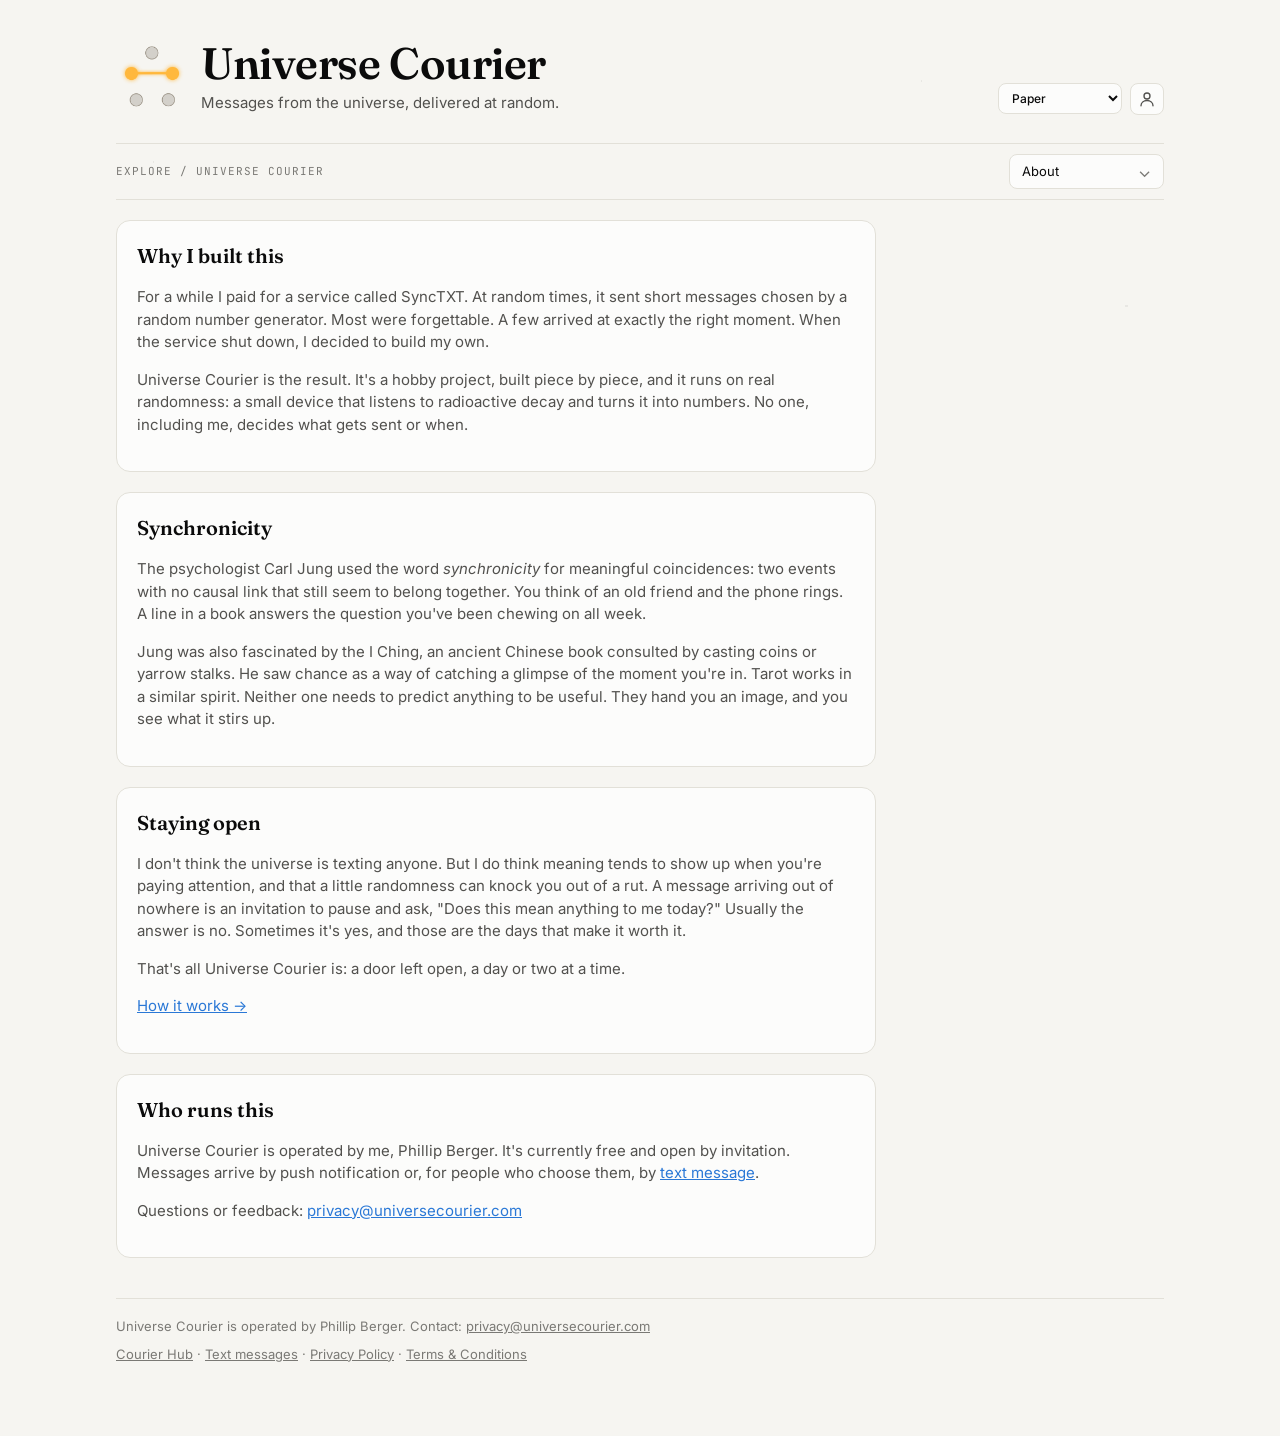
==== about/index.html @ e76a749c "Add files via upload" ====
<!doctype html>
<html lang="en">
<head>
<meta charset="utf-8">
<meta name="viewport" content="width=device-width, initial-scale=1">
<title>About — Universe Courier</title>
<link rel="icon"
      href="/favicon.ico?v=4"
      type="image/x-icon"
      sizes="any">
<meta name="description" content="Why Universe Courier exists, and the ideas behind it.">
<link rel="preconnect" href="https://fonts.googleapis.com">
<link rel="preconnect" href="https://fonts.gstatic.com" crossorigin>
<link href="https://fonts.googleapis.com/css2?family=Fraunces:opsz,wght@9..144,400;9..144,600&family=Inter:wght@400;500;600&family=JetBrains+Mono:wght@400;600&display=swap" rel="stylesheet">
<style>
  /* THEME PALETTES: edit these variables to experiment with new colors. */
  :root, :root[data-theme="paper"] {
    color-scheme: light;
    --bg: #f6f5f1; --surface-1: #fcfcfb; --border: #e2e0d8;
    --text-primary: #0b0b0b; --text-secondary: #52514e; --text-muted: #7a7975;
    --grid: #ebe9e2; --series-1: #2a78d6;
    --accent: #eb6834; --accent-soft: #fbe3d8;
    --gold: #b88a26; --gold-soft: #f8ebc5; --gold-glow: rgba(202,153,47,.35);
    --critical: #c62f2e; --ok: #1f8a4c; --star: rgba(11,11,11,.06);
  }
  /* Original Dark palette, preserved from your existing dashboard. */
  :root[data-theme="dark"] {
    color-scheme: dark;
    --bg: #0e0f14; --surface-1: #17181f; --border: #2a2b34;
    --text-primary: #f0efec; --text-secondary: #c3c2b7; --text-muted: #8f8e87;
    --grid: #24252d; --series-1: #3987e5;
    --accent: #e8743f; --accent-soft: #3a2318;
    --gold: #d8a52f; --gold-soft: #40341d; --gold-glow: rgba(232,184,77,.42);
    --critical: #e66767; --ok: #3fb871; --star: rgba(240,239,236,.10);
  }
  :root[data-theme="midnight"] {
    color-scheme: dark;
    --bg: #111622; --surface-1: #1b2231; --border: #343d50;
    --text-primary: #f2f4fa; --text-secondary: #c4ccda; --text-muted: #94a1b6;
    --grid: #2a3346; --series-1: #79a9f1;
    --accent: #f38c69; --accent-soft: #452c2b;
    --gold: #e6b75a; --gold-soft: #493b28; --gold-glow: rgba(230,183,90,.43);
    --critical: #f07777; --ok: #55c999; --star: rgba(210,225,255,.08);
  }
  :root[data-theme="spring"] {
    color-scheme: light;
    --bg: #b7e4a1; --surface-1: #c9dfc4; --border: #04351e;
    --text-primary: #22382b; --text-secondary: #526b59; --text-muted: #3b473c;
    --grid: #e4eee2; --series-1: #438d80;
    --accent: #be515e; --accent-soft: #dbb4c8;
    --gold: #b78b30; --gold-soft: #f6eccd; --gold-glow: rgba(190,151,59,.32);
    --critical: #b7474a; --ok: #145733; --star: rgba(50,90,55,.055);
  }
  :root[data-theme="summer"] {
    color-scheme: light;
    --bg: #b0d9fa; --surface-1: #e5eff7; --border: #af5842;
    --text-primary: #3b5f51; --text-secondary: #446357; --text-muted: #495e56;
    --grid: #efe5d4; --series-1: #1972aa;
    --accent: #ee413b; --accent-soft: #ffbebe;
    --gold: #ba8d25; --gold-soft: #faedc5; --gold-glow: rgba(202,153,47,.36);
    --critical: #c64c44; --ok: #358459; --star: rgba(105,75,30,.055);
  }
  :root[data-theme="autumn"] {
    color-scheme: light;
    --bg: #d47629bb; --surface-1: #d1b9a5bb; --border: #d45929;
    --text-primary: #392b26; --text-secondary: #561c64; --text-muted: #5c402f;
    --grid: #eee1d1; --series-1: #561c64;
    --accent: #5c150b; --accent-soft: #fd8037;
    --gold: #ad7f28; --gold-soft: #f3e4be; --gold-glow: rgba(184,135,44,.38);
    --critical: #5c150b; --ok: #85f778; --star: rgba(95,55,30,.055);
  }
  :root[data-theme="winter"] {
    color-scheme: dark;
    --bg: #111e2a; --surface-1: #1b2b39; --border: #354a5c;
    --text-primary: #e9f2f6; --text-secondary: #c2d2df; --text-muted: #9cb1c1;
    --grid: #293d4c; --series-1: #75b7dc;
    --accent: #e09aa3; --accent-soft: #49313f;
    --gold: #dfbd77; --gold-soft: #463c2d; --gold-glow: rgba(223,189,119,.42);
    --critical: #ed8484; --ok: #66c7ad; --star: rgba(215,235,255,.09);
  }
  :root[data-theme="japanese ecru"] {
    color-scheme: light;
    --bg: #C2B280; --surface-1: #f3dea0; --border: #6d524d;
    --text-primary: #104773; --text-secondary: #833121; --text-muted: #806c60;
    --grid: #833121; --series-1: #104773; /* graph color */
    --accent: #0e3c61; --accent-soft: #a2b1c0;
    --gold: #ad7f28; --gold-soft: #f3e4be; --gold-glow: rgba(184,135,44,.38);
    --critical: #b94b3d; --ok: #134e0e; --star: rgba(95,55,30,.055);
  }

  * { box-sizing: border-box; }
  html, body { margin: 0; }
  body {
    background:
      radial-gradient(1px 1px at 12% 18%, var(--star) 99%, transparent),
      radial-gradient(1px 1px at 72% 9%,  var(--star) 99%, transparent),
      radial-gradient(1.5px 1.5px at 88% 34%, var(--star) 99%, transparent),
      radial-gradient(1px 1px at 33% 41%, var(--star) 99%, transparent),
      radial-gradient(1px 1px at 56% 27%, var(--star) 99%, transparent),
      var(--bg);
    background-attachment: fixed;
    color: var(--text-primary);
    font: 15px/1.5 Inter, system-ui, sans-serif;
  }
  .wrap { max-width: 1080px; margin: 0 auto; padding: 0 16px 64px; }
  .mono { font-family: "JetBrains Mono", ui-monospace, monospace; font-variant-numeric: tabular-nums; }

  header { display: flex; align-items: flex-end; justify-content: space-between; gap: 16px; flex-wrap: wrap; padding: 40px 0 28px; }
  h1 { font-family: Fraunces, Georgia, serif; font-weight: 600; font-size: clamp(30px, 6vw, 44px); line-height: 1.05; margin: 0; letter-spacing: -0.01em; }
  .brand-lockup { display: flex; align-items: center; gap: 13px; min-width: 0; }
  a.brand-lockup { color: inherit; text-decoration: none; border-radius: 10px; }
  a.brand-lockup:focus-visible { outline: 2px solid var(--accent); outline-offset: 4px; }
  .brand-logo { display: block; width: clamp(52px, 9vw, 72px); height: clamp(52px, 9vw, 72px); flex: none; object-fit: contain; }
  .brand-copy { min-width: 0; }
  .tagline { margin: 6px 0 0; color: var(--text-secondary); }
  .status { display: flex; align-items: center; gap: 8px; color: var(--text-secondary); font-size: 13px; }
  .dot { width: 8px; height: 8px; border-radius: 50%; background: var(--ok); box-shadow: 0 0 0 0 var(--ok); animation: pulse 2.4s infinite; }
  .dot.stale { background: var(--critical); animation: none; }
  @keyframes pulse { 0% { box-shadow: 0 0 0 0 color-mix(in srgb, var(--ok) 60%, transparent); } 70% { box-shadow: 0 0 0 8px transparent; } 100% { box-shadow: 0 0 0 0 transparent; } }
  .live-badge { display: none; font-size: 11px; font-weight: 600; letter-spacing: .08em; color: var(--ok); border: 1px solid var(--ok); border-radius: 999px; padding: 1px 7px; }
  .live .live-badge { display: inline-block; }
  .chip.arrive { animation: arrive .9s ease-out; }
  @keyframes arrive { from { transform: translateY(-6px) scale(1.15); background: color-mix(in srgb, var(--series-1) 25%, transparent); } to { transform: none; } }
  .big.flash { animation: flash 1.2s ease-out; }
  @keyframes flash { from { color: var(--series-1); text-shadow: 0 0 24px color-mix(in srgb, var(--series-1) 50%, transparent); } to { color: inherit; text-shadow: none; } }
  @media (prefers-reduced-motion: reduce) { .chip.arrive, .big.flash, .dot { animation: none; } }
  .theme-select { appearance: auto; border: 1px solid var(--border); background: var(--surface-1); color: var(--text-primary); border-radius: 8px; padding: 6px 9px; font: 500 12px Inter, system-ui, sans-serif; cursor: pointer; max-width: 135px; }
  .theme-select:focus-visible { outline: 2px solid var(--series-1); outline-offset: 2px; }
  .theme-select option { background: var(--surface-1); color: var(--text-primary); }

  .card { background: var(--surface-1); border: 1px solid var(--border); border-radius: 14px; padding: 20px; }
  h2 { font-family: Fraunces, Georgia, serif; font-weight: 600; font-size: 20px; margin: 0 0 4px; }
  .sub { color: var(--text-muted); font-size: 13px; margin: 0 0 16px; }
  section { margin-top: 20px; }

  .hero { display: grid; grid-template-columns: minmax(200px, 1fr) 2fr; gap: 20px; }
  @media (max-width: 720px) { .hero { grid-template-columns: 1fr; } }
  .latest { display: flex; flex-direction: column; justify-content: center; align-items: flex-start; }
  .latest .label { color: var(--text-secondary); font-size: 13px; text-transform: uppercase; letter-spacing: .08em; }
  .latest .big { font-size: clamp(64px, 14vw, 104px); font-weight: 600; line-height: 1; margin: 8px 0; }
  .latest .when { color: var(--text-muted); font-size: 13px; }
  .stats { display: grid; grid-template-columns: repeat(2, 1fr); gap: 12px; }
  .stat { border: 1px solid var(--border); border-radius: 10px; padding: 14px 16px; }
  .stat .v { font-size: 26px; font-weight: 600; line-height: 1.2; }
  .stat .k { color: var(--text-secondary); font-size: 13px; }
  .stat .n { color: var(--text-muted); font-size: 12px; }

  .stream { display: flex; flex-wrap: wrap; gap: 6px; }
  .chip { min-width: 40px; padding: 5px 0; text-align: center; border-radius: 8px; border: 1px solid var(--border); color: var(--text-secondary); font-size: 13px; }
  .chip.key { background: var(--accent-soft); border-color: var(--accent); color: var(--text-primary); font-weight: 600; }
  .chip.newest { outline: 2px solid var(--series-1); outline-offset: 1px; color: var(--text-primary); }
  .legend { display: flex; gap: 16px; flex-wrap: wrap; color: var(--text-muted); font-size: 12px; margin-top: 12px; }
  .legend i { display: inline-block; width: 12px; height: 12px; border-radius: 3px; vertical-align: -2px; margin-right: 6px; }

  .messages { list-style: none; margin: 0; padding: 0; display: grid; gap: 12px; }
  .msg { border: 1px solid var(--border); border-radius: 10px; padding: 14px 16px; display: grid; gap: 6px; }
  .msg .text { font-family: Fraunces, Georgia, serif; font-size: 19px; line-height: 1.3; }
  .msg .meta { display: flex; flex-wrap: wrap; gap: 6px 14px; color: var(--text-muted); font-size: 12px; }
  /* Compact five-number record below each delivered message. */
  .msg-sequence { display: flex; align-items: center; flex-wrap: wrap; gap: 5px; margin-top: 5px; }
  .msg-sequence .seq-label { color: var(--text-muted); font: 10px/1.3 "JetBrains Mono", monospace; letter-spacing: .04em; margin-right: 3px; }
  .msg-sequence .seq-num { min-width: 29px; text-align: center; padding: 3px 5px; border: 1px solid var(--border); border-radius: 5px; color: var(--text-secondary); background: var(--bg); font: 11px/1.4 "JetBrains Mono", monospace; }
  .msg-sequence .seq-num.trigger { background: var(--accent-soft); border-color: var(--accent); color: var(--text-primary); font-weight: 600; }
  .msg-sequence .seq-arrow { color: var(--text-muted); font-size: 12px; margin: 0 2px; }
  .msg-sequence .seq-note { color: var(--text-muted); font-size: 10px; margin-left: 5px; }
  .tag { border: 1px solid var(--border); border-radius: 999px; padding: 0 8px; color: var(--text-secondary); }
  .tag.failed { border-color: var(--critical); color: var(--critical); }
  .empty { color: var(--text-muted); font-style: italic; }

  .charts { display: grid; grid-template-columns: 1fr 1fr; gap: 20px; }
  @media (max-width: 860px) { .charts { grid-template-columns: 1fr; } }
  .chart { position: relative; }
  .chart svg { display: block; width: 100%; height: 220px; overflow: visible; }
  .chart .axis text { fill: var(--text-muted); font-size: 11px; font-family: Inter, sans-serif; }
  .chart .gridline { stroke: var(--grid); stroke-width: 1; }
  .chart .bar { fill: var(--series-1); pointer-events: none; }
  .chart .bar.dim { opacity: .35; }
  .chart .hit { fill: transparent; cursor: crosshair; }
  .chart .hit:hover + .bar, .chart .hit:focus + .bar { fill: var(--accent); }
  .chart .ref { stroke: var(--text-secondary); stroke-width: 1.5; stroke-dasharray: 4 4; }
  .tip { position: absolute; pointer-events: none; background: var(--surface-1); border: 1px solid var(--border); border-radius: 8px; padding: 6px 10px; font-size: 12px; color: var(--text-secondary); box-shadow: 0 4px 16px rgba(0,0,0,.12); white-space: nowrap; display: none; z-index: 2; }
  .tip strong { color: var(--text-primary); font-size: 14px; display: block; }
  details { margin-top: 12px; color: var(--text-secondary); font-size: 13px; }
  summary { cursor: pointer; color: var(--text-muted); }
  .tbl-wrap { max-height: 260px; overflow: auto; margin-top: 8px; }
  table { border-collapse: collapse; width: 100%; font-size: 12px; }
  th, td { text-align: left; padding: 4px 8px; border-bottom: 1px solid var(--grid); }
  th { color: var(--text-muted); font-weight: 500; position: sticky; top: 0; background: var(--surface-1); }

  footer { margin-top: 40px; padding-top: 18px; border-top: 1px solid var(--border); color: var(--text-muted); font-size: 13px; }
  footer p { margin: 0 0 8px; }
  .error { border-color: var(--critical); color: var(--critical); }

  /* Shared page navigation */
  .site-nav { display: flex; align-items: center; justify-content: space-between; gap: 12px; padding: 10px 0; border-top: 1px solid var(--border); border-bottom: 1px solid var(--border); }
  .site-nav .nav-caption { color: var(--text-muted); font: 11px "JetBrains Mono", monospace; letter-spacing: .09em; text-transform: uppercase; }
  .nav-menu { position: relative; margin: 0; color: var(--text-primary); }
  .nav-menu summary { list-style: none; display: flex; align-items: center; gap: 12px; min-width: 155px; justify-content: space-between; cursor: pointer; border: 1px solid var(--border); background: var(--surface-1); color: var(--text-primary); border-radius: 8px; padding: 7px 12px; font-size: 13px; }
  .nav-menu summary::-webkit-details-marker { display: none; }
  .nav-menu summary::after { content: "⌄"; color: var(--text-muted); font-size: 17px; line-height: 1; }
  .nav-menu[open] summary::after { content: "⌃"; }
  .nav-options { position: absolute; z-index: 20; top: calc(100% + 5px); right: 0; min-width: 190px; background: var(--surface-1); border: 1px solid var(--border); border-radius: 9px; padding: 5px; box-shadow: 0 8px 24px rgba(0,0,0,.13); }
  .nav-options a { display: block; text-decoration: none; color: var(--text-secondary); padding: 9px 11px; border-radius: 6px; font-size: 13px; }
  .nav-options a:hover, .nav-options a:focus-visible { background: var(--accent-soft); color: var(--text-primary); }
  .nav-options a[aria-current="page"] { color: var(--text-primary); font-weight: 600; }
  @media (max-width: 480px) { .site-nav .nav-caption { font-size: 10px; } .nav-menu summary { min-width: 142px; } }

  .explain { max-width: 760px; }
  .explain h2 { margin-bottom: 12px; }
  .explain p { color: var(--text-secondary); }
  .explain ol { padding-left: 24px; color: var(--text-secondary); }
  .explain li { margin: 0 0 12px; }
  .explain strong { color: var(--text-primary); }
  .example-seq { display: flex; gap: 7px; flex-wrap: wrap; align-items: center; margin: 16px 0 8px; }
  .example-seq span { display: inline-block; min-width: 39px; text-align: center; padding: 7px 9px; border: 1px solid var(--border); background: var(--bg); border-radius: 7px; }
  .example-seq .key { border-color: var(--accent); background: var(--accent-soft); }
  .example-seq .confirmed { border-color: var(--gold); background: var(--gold-soft); color: var(--text-primary); font-weight: 600; box-shadow: 0 0 0 1px color-mix(in srgb, var(--gold) 35%, transparent), 0 0 12px var(--gold-glow); }
  .explain a { color: var(--series-1); }
  .example-note { font-size: 12px; color: var(--text-muted); }
</style>
</head>
<body>
<div class="wrap">
  <header>
    <a class="brand-lockup" href="/" aria-label="Universe Courier home">
      <img class="brand-logo" src="/assets/universecourier_logo.png" alt="" width="72" height="72">
      <div class="brand-copy">
        <h1>Universe Courier</h1>
        <p class="tagline">Messages from the universe, delivered at random.</p>
      </div>
    </a>
    <div class="header-tools">
      <select class="theme-select" id="themeSelect" aria-label="Color theme">
          <option value="paper">Paper</option>
          <option value="dark">Dark (original)</option>
          <option value="midnight">Midnight</option>
          <option value="spring">Spring</option>
          <option value="summer">Summer</option>
          <option value="autumn">Autumn</option>
          <option value="winter">Winter</option>
          <option value="japanese ecru">Japanese Ecru</option>
        </select>
      <div id="accountMenu"></div>
    </div>
  </header>
  <nav class="site-nav" aria-label="Site navigation">
    <span class="nav-caption">Explore / Universe Courier</span>
    <details class="nav-menu">
      <summary aria-label="Navigate pages">About</summary>
      <div class="nav-options">
        <a href="/">Courier Hub</a>
        <a href="https://my.universecourier.com/dashboard">Your Dashboard</a>
        <a href="/howitworks/">How it works</a>
        <a href="/about/" aria-current="page">About</a>
        <a href="/sms/">Text messages</a>
        <a href="/privacy/">Privacy Policy</a>
        <a href="/terms/">Terms &amp; Conditions</a>
      </div>
    </details>
  </nav>
  <main class="explain">
    <section class="card">
      <h2>Why I built this</h2>
      <p>For a while I paid for a service called SyncTXT. At random times, it sent short messages chosen by a random number generator. Most were forgettable. A few arrived at exactly the right moment. When the service shut down, I decided to build my own.</p>
      <p>Universe Courier is the result. It's a hobby project, built piece by piece, and it runs on real randomness: a small device that listens to radioactive decay and turns it into numbers. No one, including me, decides what gets sent or when.</p>
    </section>
    <section class="card">
      <h2>Synchronicity</h2>
      <p>The psychologist Carl Jung used the word <em>synchronicity</em> for meaningful coincidences: two events with no causal link that still seem to belong together. You think of an old friend and the phone rings. A line in a book answers the question you've been chewing on all week.</p>
      <p>Jung was also fascinated by the I Ching, an ancient Chinese book consulted by casting coins or yarrow stalks. He saw chance as a way of catching a glimpse of the moment you're in. Tarot works in a similar spirit. Neither one needs to predict anything to be useful. They hand you an image, and you see what it stirs up.</p>
    </section>
    <section class="card">
      <h2>Staying open</h2>
      <p>I don't think the universe is texting anyone. But I do think meaning tends to show up when you're paying attention, and that a little randomness can knock you out of a rut. A message arriving out of nowhere is an invitation to pause and ask, "Does this mean anything to me today?" Usually the answer is no. Sometimes it's yes, and those are the days that make it worth it.</p>
      <p>That's all Universe Courier is: a door left open, a day or two at a time.</p>
      <p><a href="/howitworks/">How it works &rarr;</a></p>
    </section>
    <section class="card">
      <h2>Who runs this</h2>
      <p>Universe Courier is operated by me, Phillip Berger. It's currently free and open by invitation. Messages arrive by push notification or, for people who choose them, by <a href="/sms/">text message</a>.</p>
      <p>Questions or feedback: <a href="mailto:privacy@universecourier.com">privacy@universecourier.com</a></p>
    </section>
  </main>
  <footer>
    <p>Universe Courier is operated by Phillip Berger. Contact: <a href="mailto:privacy@universecourier.com" style="color:inherit">privacy@universecourier.com</a></p>
    <p><a href="/" style="color:inherit">Courier Hub</a> · <a href="/sms/" style="color:inherit">Text messages</a> · <a href="/privacy/" style="color:inherit">Privacy Policy</a> · <a href="/terms/" style="color:inherit">Terms &amp; Conditions</a></p>
  </footer>
</div>
<script>
(() => {
  // ---- theme selection (persisted across both pages) ----
  const root = document.documentElement;
  const themeSelect = document.getElementById("themeSelect");
  const themeNames = new Set(["paper", "dark", "midnight", "spring", "summer", "autumn", "winter", "japanese ecru"]);
  let savedTheme = null;
  // Shared with my.universecourier.com through a cookie on the parent domain (localStorage is per site).
  const sharedTheme = document.cookie.match(/(?:^|;\s*)uc-theme=([^;]*)/);
  try { savedTheme = sharedTheme ? decodeURIComponent(sharedTheme[1]) : localStorage.getItem("uc-theme"); } catch (e) {}
  const shareTheme = name => {
    const domain = /(^|\.)universecourier\.com$/.test(location.hostname) ? "; Domain=universecourier.com; Secure" : "";
    document.cookie = "uc-theme=" + encodeURIComponent(name) + "; Path=/; Max-Age=31536000; SameSite=Lax" + domain;
  };
  // Migrate the old light/dark toggle setting; retain system preference for first-time visitors.
  const initialTheme = savedTheme === "light" ? "paper" :
    themeNames.has(savedTheme) ? savedTheme :
    (window.matchMedia && window.matchMedia("(prefers-color-scheme: dark)").matches ? "dark" : "paper");
  root.dataset.theme = initialTheme;
  shareTheme(initialTheme); // carry this choice to the account pages
  themeSelect.value = initialTheme;
  themeSelect.addEventListener("change", () => {
    const selected = themeSelect.value;
    if (!themeNames.has(selected)) return;
    root.dataset.theme = selected;
    try { localStorage.setItem("uc-theme", selected); } catch (e) {}
    shareTheme(selected);
  });
})();
</script>
<script src="/assets/account-menu.js?v=7" defer></script>
</body>
</html>
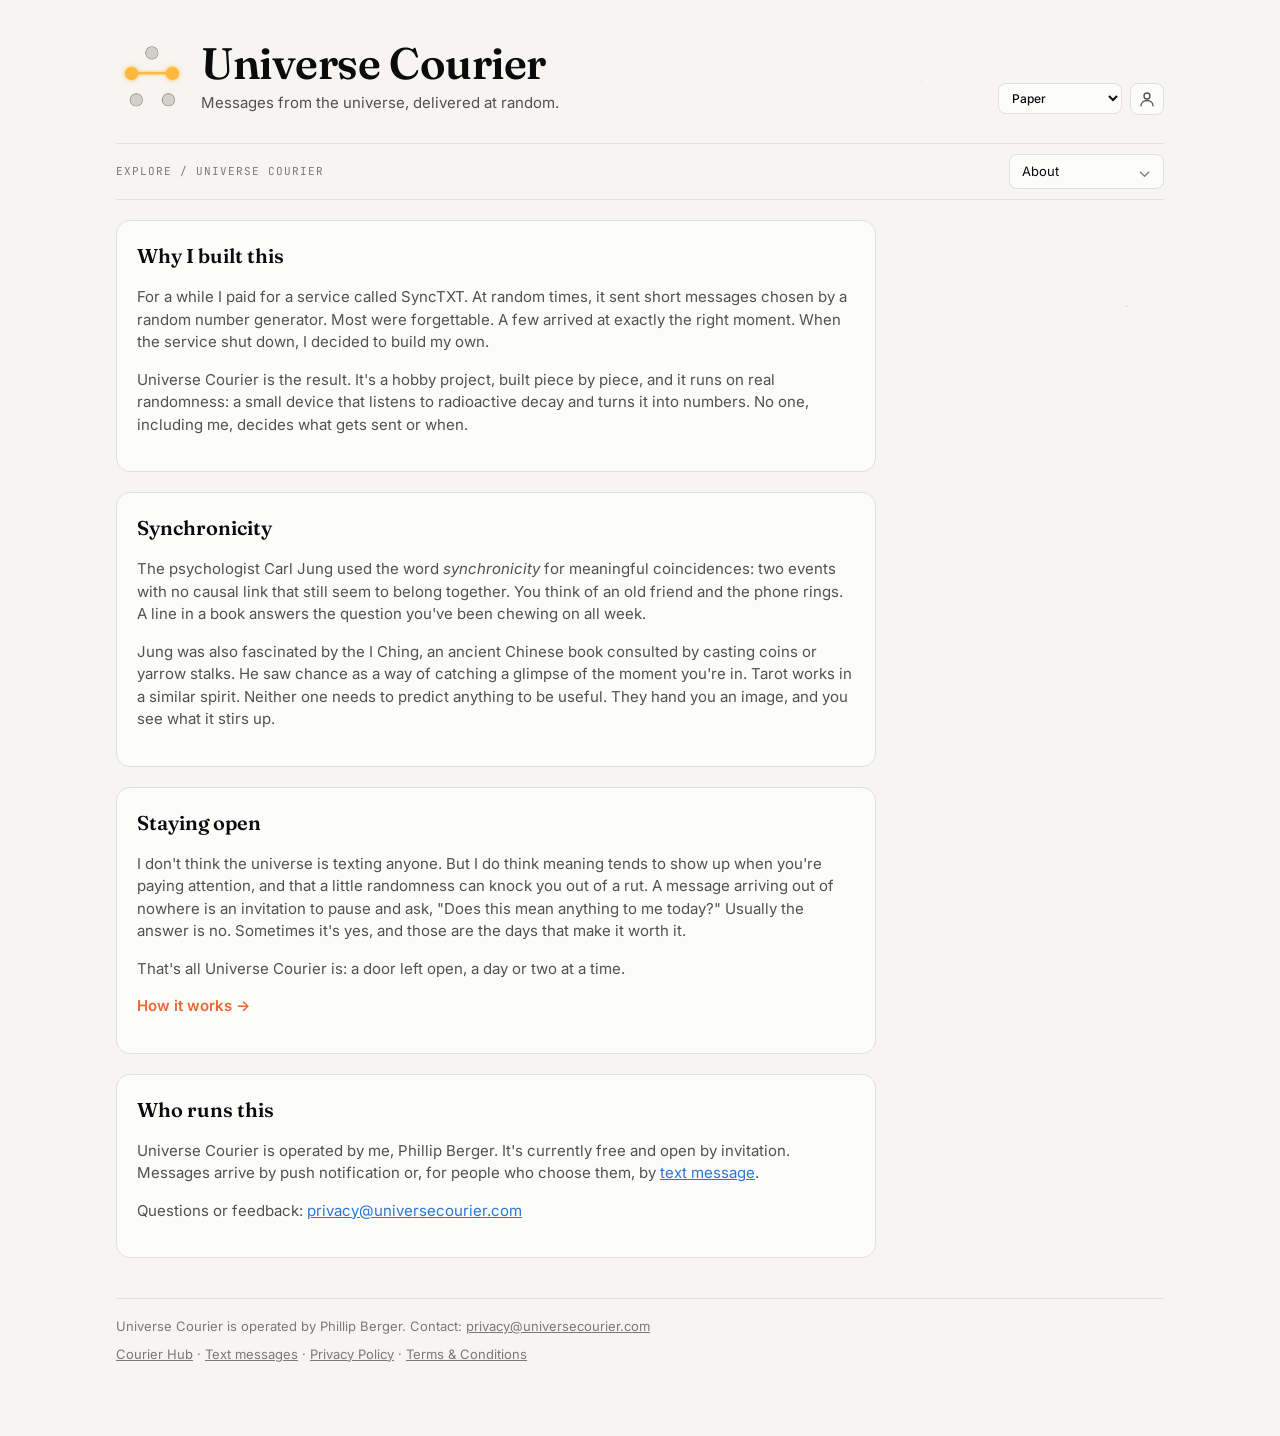
==== commit 3cc08b84: "Add files via upload" ====
--- a/about/index.html
+++ b/about/index.html
@@ -216,6 +216,8 @@
   .example-seq .key { border-color: var(--accent); background: var(--accent-soft); }
   .example-seq .confirmed { border-color: var(--gold); background: var(--gold-soft); color: var(--text-primary); font-weight: 600; box-shadow: 0 0 0 1px color-mix(in srgb, var(--gold) 35%, transparent), 0 0 12px var(--gold-glow); }
   .explain a { color: var(--series-1); }
+  .explain a.more-link { color: var(--accent); font-weight: 600; text-decoration: none; white-space: nowrap; }
+  .explain a.more-link:hover { text-decoration: underline; }
   .example-note { font-size: 12px; color: var(--text-muted); }
 </style>
 </head>
@@ -273,7 +275,7 @@
       <h2>Staying open</h2>
       <p>I don't think the universe is texting anyone. But I do think meaning tends to show up when you're paying attention, and that a little randomness can knock you out of a rut. A message arriving out of nowhere is an invitation to pause and ask, "Does this mean anything to me today?" Usually the answer is no. Sometimes it's yes, and those are the days that make it worth it.</p>
       <p>That's all Universe Courier is: a door left open, a day or two at a time.</p>
-      <p><a href="/howitworks/">How it works &rarr;</a></p>
+      <p><a class="more-link" href="/howitworks/">How it works &rarr;</a></p>
     </section>
     <section class="card">
       <h2>Who runs this</h2>
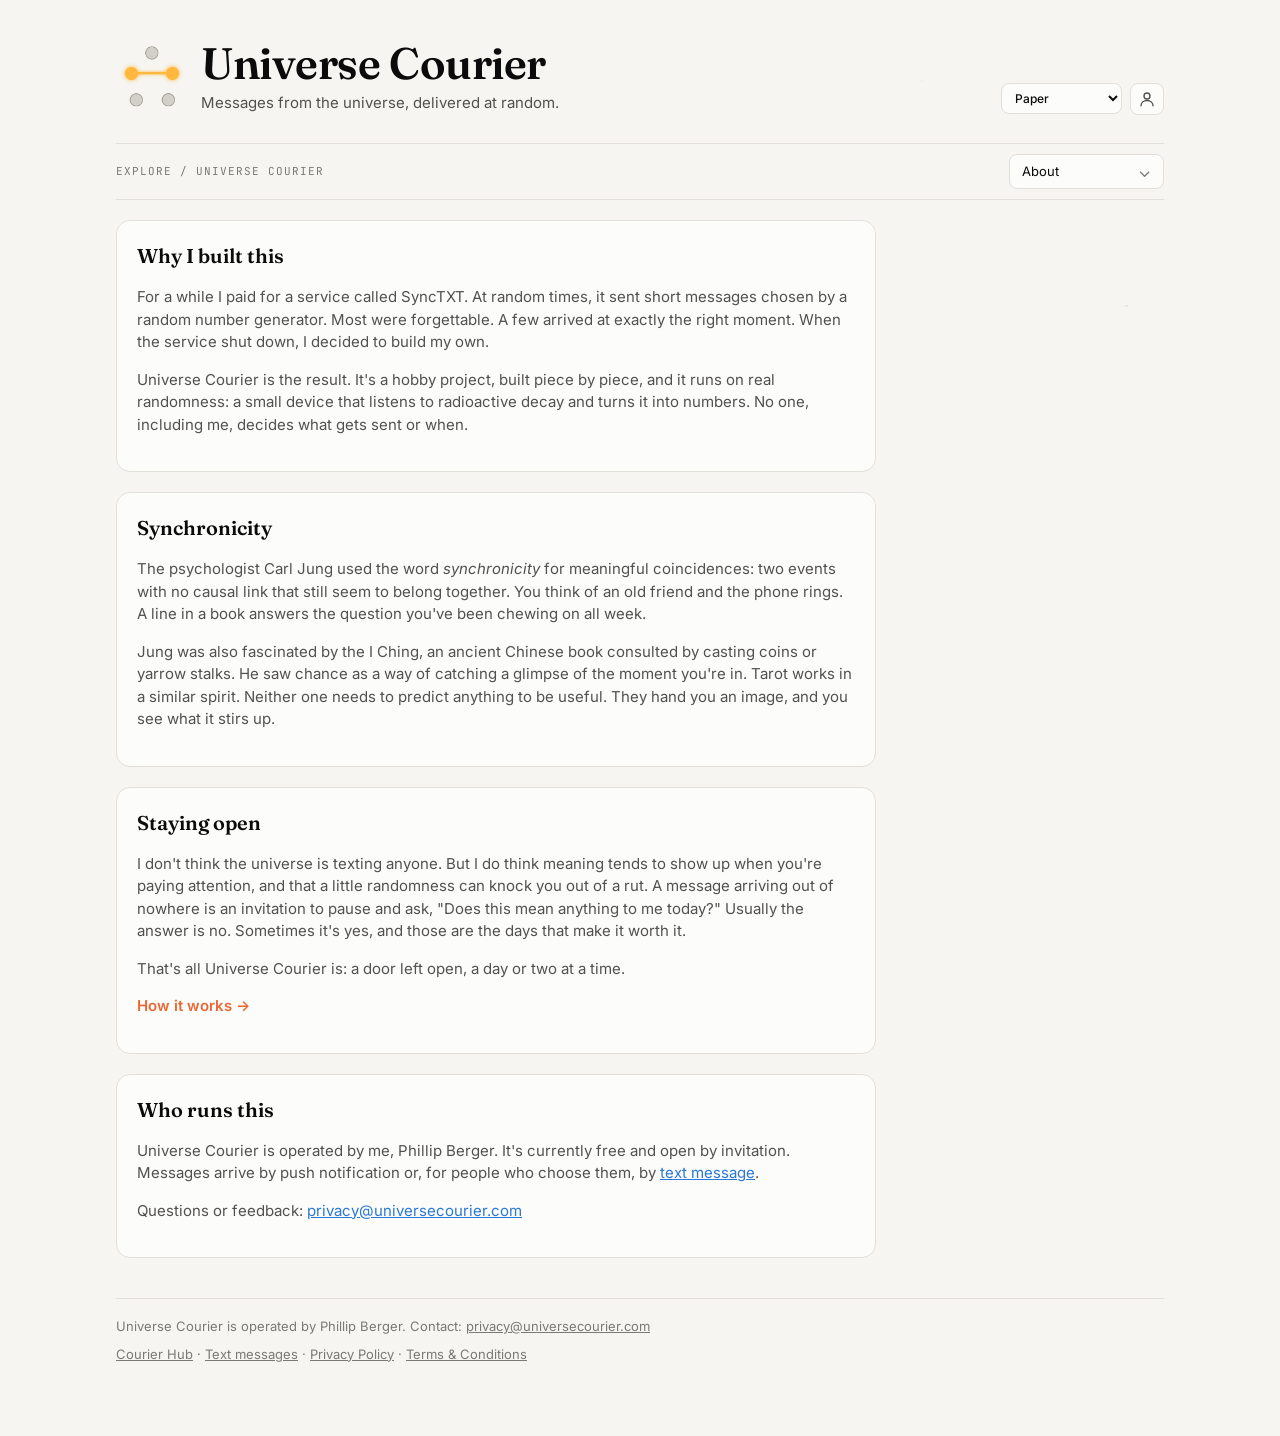
==== commit 4c10c7cb: "Add files via upload" ====
--- a/about/index.html
+++ b/about/index.html
@@ -12,81 +12,8 @@
 <link rel="preconnect" href="https://fonts.googleapis.com">
 <link rel="preconnect" href="https://fonts.gstatic.com" crossorigin>
 <link href="https://fonts.googleapis.com/css2?family=Fraunces:opsz,wght@9..144,400;9..144,600&family=Inter:wght@400;500;600&family=JetBrains+Mono:wght@400;600&display=swap" rel="stylesheet">
+<link rel="stylesheet" href="/assets/themes.css?v=2">
 <style>
-  /* THEME PALETTES: edit these variables to experiment with new colors. */
-  :root, :root[data-theme="paper"] {
-    color-scheme: light;
-    --bg: #f6f5f1; --surface-1: #fcfcfb; --border: #e2e0d8;
-    --text-primary: #0b0b0b; --text-secondary: #52514e; --text-muted: #7a7975;
-    --grid: #ebe9e2; --series-1: #2a78d6;
-    --accent: #eb6834; --accent-soft: #fbe3d8;
-    --gold: #b88a26; --gold-soft: #f8ebc5; --gold-glow: rgba(202,153,47,.35);
-    --critical: #c62f2e; --ok: #1f8a4c; --star: rgba(11,11,11,.06);
-  }
-  /* Original Dark palette, preserved from your existing dashboard. */
-  :root[data-theme="dark"] {
-    color-scheme: dark;
-    --bg: #0e0f14; --surface-1: #17181f; --border: #2a2b34;
-    --text-primary: #f0efec; --text-secondary: #c3c2b7; --text-muted: #8f8e87;
-    --grid: #24252d; --series-1: #3987e5;
-    --accent: #e8743f; --accent-soft: #3a2318;
-    --gold: #d8a52f; --gold-soft: #40341d; --gold-glow: rgba(232,184,77,.42);
-    --critical: #e66767; --ok: #3fb871; --star: rgba(240,239,236,.10);
-  }
-  :root[data-theme="midnight"] {
-    color-scheme: dark;
-    --bg: #111622; --surface-1: #1b2231; --border: #343d50;
-    --text-primary: #f2f4fa; --text-secondary: #c4ccda; --text-muted: #94a1b6;
-    --grid: #2a3346; --series-1: #79a9f1;
-    --accent: #f38c69; --accent-soft: #452c2b;
-    --gold: #e6b75a; --gold-soft: #493b28; --gold-glow: rgba(230,183,90,.43);
-    --critical: #f07777; --ok: #55c999; --star: rgba(210,225,255,.08);
-  }
-  :root[data-theme="spring"] {
-    color-scheme: light;
-    --bg: #b7e4a1; --surface-1: #c9dfc4; --border: #04351e;
-    --text-primary: #22382b; --text-secondary: #526b59; --text-muted: #3b473c;
-    --grid: #e4eee2; --series-1: #438d80;
-    --accent: #be515e; --accent-soft: #dbb4c8;
-    --gold: #b78b30; --gold-soft: #f6eccd; --gold-glow: rgba(190,151,59,.32);
-    --critical: #b7474a; --ok: #145733; --star: rgba(50,90,55,.055);
-  }
-  :root[data-theme="summer"] {
-    color-scheme: light;
-    --bg: #b0d9fa; --surface-1: #e5eff7; --border: #af5842;
-    --text-primary: #3b5f51; --text-secondary: #446357; --text-muted: #495e56;
-    --grid: #efe5d4; --series-1: #1972aa;
-    --accent: #ee413b; --accent-soft: #ffbebe;
-    --gold: #ba8d25; --gold-soft: #faedc5; --gold-glow: rgba(202,153,47,.36);
-    --critical: #c64c44; --ok: #358459; --star: rgba(105,75,30,.055);
-  }
-  :root[data-theme="autumn"] {
-    color-scheme: light;
-    --bg: #d47629bb; --surface-1: #d1b9a5bb; --border: #d45929;
-    --text-primary: #392b26; --text-secondary: #561c64; --text-muted: #5c402f;
-    --grid: #eee1d1; --series-1: #561c64;
-    --accent: #5c150b; --accent-soft: #fd8037;
-    --gold: #ad7f28; --gold-soft: #f3e4be; --gold-glow: rgba(184,135,44,.38);
-    --critical: #5c150b; --ok: #85f778; --star: rgba(95,55,30,.055);
-  }
-  :root[data-theme="winter"] {
-    color-scheme: dark;
-    --bg: #111e2a; --surface-1: #1b2b39; --border: #354a5c;
-    --text-primary: #e9f2f6; --text-secondary: #c2d2df; --text-muted: #9cb1c1;
-    --grid: #293d4c; --series-1: #75b7dc;
-    --accent: #e09aa3; --accent-soft: #49313f;
-    --gold: #dfbd77; --gold-soft: #463c2d; --gold-glow: rgba(223,189,119,.42);
-    --critical: #ed8484; --ok: #66c7ad; --star: rgba(215,235,255,.09);
-  }
-  :root[data-theme="japanese ecru"] {
-    color-scheme: light;
-    --bg: #C2B280; --surface-1: #f3dea0; --border: #6d524d;
-    --text-primary: #104773; --text-secondary: #833121; --text-muted: #806c60;
-    --grid: #833121; --series-1: #104773; /* graph color */
-    --accent: #0e3c61; --accent-soft: #a2b1c0;
-    --gold: #ad7f28; --gold-soft: #f3e4be; --gold-glow: rgba(184,135,44,.38);
-    --critical: #b94b3d; --ok: #134e0e; --star: rgba(95,55,30,.055);
-  }
 
   * { box-sizing: border-box; }
   html, body { margin: 0; }
@@ -240,7 +167,9 @@
           <option value="summer">Summer</option>
           <option value="autumn">Autumn</option>
           <option value="winter">Winter</option>
-          <option value="japanese ecru">Japanese Ecru</option>
+          <option value="kinari">Kinari</option>
+          <option value="witchy woods">Witchy Woods</option>
+          <option value="frutiger aero">Frutiger Aero</option>
         </select>
       <div id="accountMenu"></div>
     </div>
@@ -293,7 +222,7 @@
   // ---- theme selection (persisted across both pages) ----
   const root = document.documentElement;
   const themeSelect = document.getElementById("themeSelect");
-  const themeNames = new Set(["paper", "dark", "midnight", "spring", "summer", "autumn", "winter", "japanese ecru"]);
+  const themeNames = new Set(["paper", "dark", "midnight", "spring", "summer", "autumn", "winter", "kinari", "witchy woods", "frutiger aero"]);
   let savedTheme = null;
   // Shared with my.universecourier.com through a cookie on the parent domain (localStorage is per site).
   const sharedTheme = document.cookie.match(/(?:^|;\s*)uc-theme=([^;]*)/);
@@ -303,6 +232,7 @@
     document.cookie = "uc-theme=" + encodeURIComponent(name) + "; Path=/; Max-Age=31536000; SameSite=Lax" + domain;
   };
   // Migrate the old light/dark toggle setting; retain system preference for first-time visitors.
+  if (savedTheme === "japanese ecru") savedTheme = "kinari"; // renamed 2026-11-10
   const initialTheme = savedTheme === "light" ? "paper" :
     themeNames.has(savedTheme) ? savedTheme :
     (window.matchMedia && window.matchMedia("(prefers-color-scheme: dark)").matches ? "dark" : "paper");
--- a/assets/themes.css
+++ b/assets/themes.css
@@ -0,0 +1,142 @@
+/* Universe Courier THEME PALETTES: the one place theme colors live.
+   Used by every page in website/site (via /assets/themes.css).
+   The account portal has an identical copy at cloud/UniverseCourier.Web/wwwroot/css/themes.css:
+   after editing this file, copy it there too.
+   To try new colors, use website/theme-lab.html and paste its "Copy CSS" output here.
+   Kinari (生成り) was "japanese ecru" until 2026-11-10; saved choices migrate in the theme scripts. */
+
+:root, :root[data-theme="paper"] {
+  color-scheme: light;
+  --bg: #f6f5f1; --surface-1: #fcfcfb; --border: #e2e0d8;
+  --text-primary: #0b0b0b; --text-secondary: #52514e; --text-muted: #7a7975;
+  --grid: #ebe9e2; --series-1: #2a78d6;
+  --accent: #eb6834; --accent-soft: #fbe3d8; --on-accent: #14110f;
+  --gold: #b88a26; --gold-soft: #f8ebc5; --gold-glow: rgba(202,153,47,.35);
+  --critical: #c62f2e; --ok: #1f8a4c; --star: rgba(11,11,11,.06);
+}
+:root[data-theme="dark"] {
+  color-scheme: dark;
+  --bg: #0e0f14; --surface-1: #17181f; --border: #2a2b34;
+  --text-primary: #f0efec; --text-secondary: #c3c2b7; --text-muted: #8f8e87;
+  --grid: #24252d; --series-1: #3987e5;
+  --accent: #e8743f; --accent-soft: #3a2318; --on-accent: #14110f;
+  --gold: #d8a52f; --gold-soft: #40341d; --gold-glow: rgba(232,184,77,.42);
+  --critical: #e66767; --ok: #3fb871; --star: rgba(240,239,236,.10);
+}
+:root[data-theme="midnight"] {
+  color-scheme: dark;
+  --bg: #111622; --surface-1: #1b2231; --border: #343d50;
+  --text-primary: #f2f4fa; --text-secondary: #c4ccda; --text-muted: #94a1b6;
+  --grid: #2a3346; --series-1: #79a9f1;
+  --accent: #f38c69; --accent-soft: #452c2b; --on-accent: #14110f;
+  --gold: #e6b75a; --gold-soft: #493b28; --gold-glow: rgba(230,183,90,.43);
+  --critical: #f07777; --ok: #55c999; --star: rgba(210,225,255,.08);
+}
+:root[data-theme="spring"] {
+  color-scheme: light;
+  --bg: #b7e4a1; --surface-1: #c9dfc4; --border: #04351e;
+  --text-primary: #22382b; --text-secondary: #526b59; --text-muted: #3b473c;
+  --grid: #e4eee2; --series-1: #438d80;
+  --accent: #be515e; --accent-soft: #dbb4c8; --on-accent: #ffffff;
+  --gold: #b78b30; --gold-soft: #f6eccd; --gold-glow: rgba(190,151,59,.32);
+  --critical: #b7474a; --ok: #145733; --star: rgba(50,90,55,.055);
+}
+:root[data-theme="summer"] {
+  color-scheme: light;
+  --bg: #b0d9fa; --surface-1: #e5eff7; --border: #af5842;
+  --text-primary: #3b5f51; --text-secondary: #446357; --text-muted: #495e56;
+  --grid: #efe5d4; --series-1: #1972aa;
+  --accent: #ee413b; --accent-soft: #ffbebe; --on-accent: #14110f;
+  --gold: #ba8d25; --gold-soft: #faedc5; --gold-glow: rgba(202,153,47,.36);
+  --critical: #c64c44; --ok: #358459; --star: rgba(105,75,30,.055);
+}
+:root[data-theme="autumn"] {
+  color-scheme: light;
+  --bg: #d47629bb; --surface-1: #d1b9a5bb; --border: #d45929;
+  --text-primary: #392b26; --text-secondary: #561c64; --text-muted: #5c402f;
+  --grid: #eee1d1; --series-1: #561c64;
+  --accent: #5c150b; --accent-soft: #fd8037; --on-accent: #ffffff;
+  --gold: #ad7f28; --gold-soft: #f3e4be; --gold-glow: rgba(184,135,44,.38);
+  --critical: #5c150b; --ok: #85f778; --star: rgba(95,55,30,.055);
+}
+:root[data-theme="winter"] {
+  color-scheme: dark;
+  --bg: #111e2a; --surface-1: #1b2b39; --border: #354a5c;
+  --text-primary: #e9f2f6; --text-secondary: #c2d2df; --text-muted: #9cb1c1;
+  --grid: #293d4c; --series-1: #75b7dc;
+  --accent: #e09aa3; --accent-soft: #49313f; --on-accent: #14110f;
+  --gold: #dfbd77; --gold-soft: #463c2d; --gold-glow: rgba(223,189,119,.42);
+  --critical: #ed8484; --ok: #66c7ad; --star: rgba(215,235,255,.09);
+}
+:root[data-theme="kinari"] {
+  color-scheme: light;
+  --bg: #C2B280; --surface-1: #f3dea0; --border: #6d524d;
+  --text-primary: #104773; --text-secondary: #833121; --text-muted: #806c60;
+  --grid: #a2b1c0; --series-1: #104773; /* graph color */
+  --accent: #0e3c61; --accent-soft: #a2b1c0; --on-accent: #ffffff;
+  --gold: #ad7f28; --gold-soft: #f3e4be; --gold-glow: rgba(184,135,44,.38);
+  --critical: #b94b3d; --ok: #134e0e; --star: rgba(95,55,30,.055);
+}
+
+/* Witchy Woods: colors from the mushroom tumbler (added 2026-11-10). */
+:root[data-theme="witchy woods"] {
+  color-scheme: dark;
+  --bg: #110e10; --surface-1: #1c1619; --border: #3a4a46;
+  --text-primary: #e4ebdc; --text-secondary: #c9bfdf; --text-muted: #8eaa96;
+  --grid: #2a2328; --series-1: #8eaa96;
+  --accent: #ED6A40; --accent-soft: #4a1d27; --on-accent: #14110f;
+  --gold: #a39941; --gold-soft: #2e2b14; --gold-glow: rgba(163,153,65,.42);
+  --critical: #dc6378; --ok: #c5e3b8; --star: rgba(201,191,223,.16);
+}
+
+/* Frutiger Aero: original Xbox greens on deep blues (added 2026-11-10). */
+:root[data-theme="frutiger aero"] {
+  color-scheme: dark;
+  --bg: #040b24; --surface-1: #0a1a3f; --border: #1d4a8f;
+  --text-primary: #e8f5ff; --text-secondary: #a6d8ff; --text-muted: #7d9fd0;
+  --grid: #13285a; --series-1: #3fc8ff;
+  --accent: #8ce63a; --accent-soft: #163f1f; --on-accent: #04130a;
+  --gold: #b8ff3c; --gold-soft: #24400f; --gold-glow: rgba(184,255,60,.45);
+  --critical: #ff6b86; --ok: #5dffa0; --star: rgba(150,210,255,.22);
+}
+/* Glass effect for frutiger aero only */
+:root[data-theme="frutiger aero"] body {
+  background:
+    radial-gradient(1px 1px at 12% 18%, var(--star) 99%, transparent),
+    radial-gradient(1px 1px at 72% 9%, var(--star) 99%, transparent),
+    radial-gradient(1.5px 1.5px at 88% 34%, var(--star) 99%, transparent),
+    radial-gradient(1px 1px at 33% 41%, var(--star) 99%, transparent),
+    radial-gradient(60% 45% at 12% 0%, color-mix(in srgb, var(--series-1) 24%, transparent), transparent 70%),
+    radial-gradient(45% 35% at 92% 28%, color-mix(in srgb, var(--accent) 14%, transparent), transparent 70%),
+    radial-gradient(80% 50% at 50% 105%, color-mix(in srgb, var(--series-1) 18%, transparent), transparent 70%),
+    var(--bg);
+  background-attachment: fixed;
+}
+:root[data-theme="frutiger aero"] .card {
+  background:
+    radial-gradient(130% 55% at 50% -12%, rgba(255,255,255,.13), transparent 62%),
+    linear-gradient(180deg, color-mix(in srgb, var(--surface-1) 62%, transparent), color-mix(in srgb, var(--surface-1) 88%, transparent));
+  border-color: color-mix(in srgb, var(--series-1) 38%, var(--border));
+  box-shadow: inset 0 1px 0 rgba(255,255,255,.22), inset 0 -1px 0 rgba(0,0,0,.25),
+              0 10px 30px rgba(0,0,0,.35), 0 0 26px color-mix(in srgb, var(--series-1) 12%, transparent);
+  -webkit-backdrop-filter: blur(12px) saturate(150%); backdrop-filter: blur(12px) saturate(150%);
+}
+:root[data-theme="frutiger aero"] .stat, :root[data-theme="frutiger aero"] .msg {
+  background: linear-gradient(180deg, rgba(255,255,255,.06), transparent 55%);
+  box-shadow: inset 0 1px 0 rgba(255,255,255,.09);
+}
+:root[data-theme="frutiger aero"] .hub-btn, :root[data-theme="frutiger aero"] .btn:not(.secondary):not(.danger) {
+  background: linear-gradient(180deg, color-mix(in srgb, #fff 48%, var(--accent)) 0%, var(--accent) 52%, color-mix(in srgb, #000 14%, var(--accent)) 100%);
+  border: 1px solid color-mix(in srgb, #000 22%, var(--accent));
+  border-radius: 999px;
+  box-shadow: inset 0 1px 0 rgba(255,255,255,.6), 0 0 16px color-mix(in srgb, var(--accent) 45%, transparent);
+}
+:root[data-theme="frutiger aero"] .export-btn, :root[data-theme="frutiger aero"] .theme-select, :root[data-theme="frutiger aero"] .btn.secondary {
+  background-image: linear-gradient(180deg, rgba(255,255,255,.12), transparent 60%);
+  box-shadow: inset 0 1px 0 rgba(255,255,255,.14);
+}
+:root[data-theme="frutiger aero"] .chip.key, :root[data-theme="frutiger aero"] .chip.confirmed, :root[data-theme="frutiger aero"] .seq-num.trigger {
+  background-image: linear-gradient(180deg, rgba(255,255,255,.2), transparent 55%);
+}
+:root[data-theme="frutiger aero"] .cat-fill { background-image: linear-gradient(180deg, rgba(255,255,255,.45), transparent 60%); box-shadow: 0 0 8px color-mix(in srgb, var(--series-1) 55%, transparent); }
+:root[data-theme="frutiger aero"] .cat-track { box-shadow: inset 0 1px 2px rgba(0,0,0,.4); }
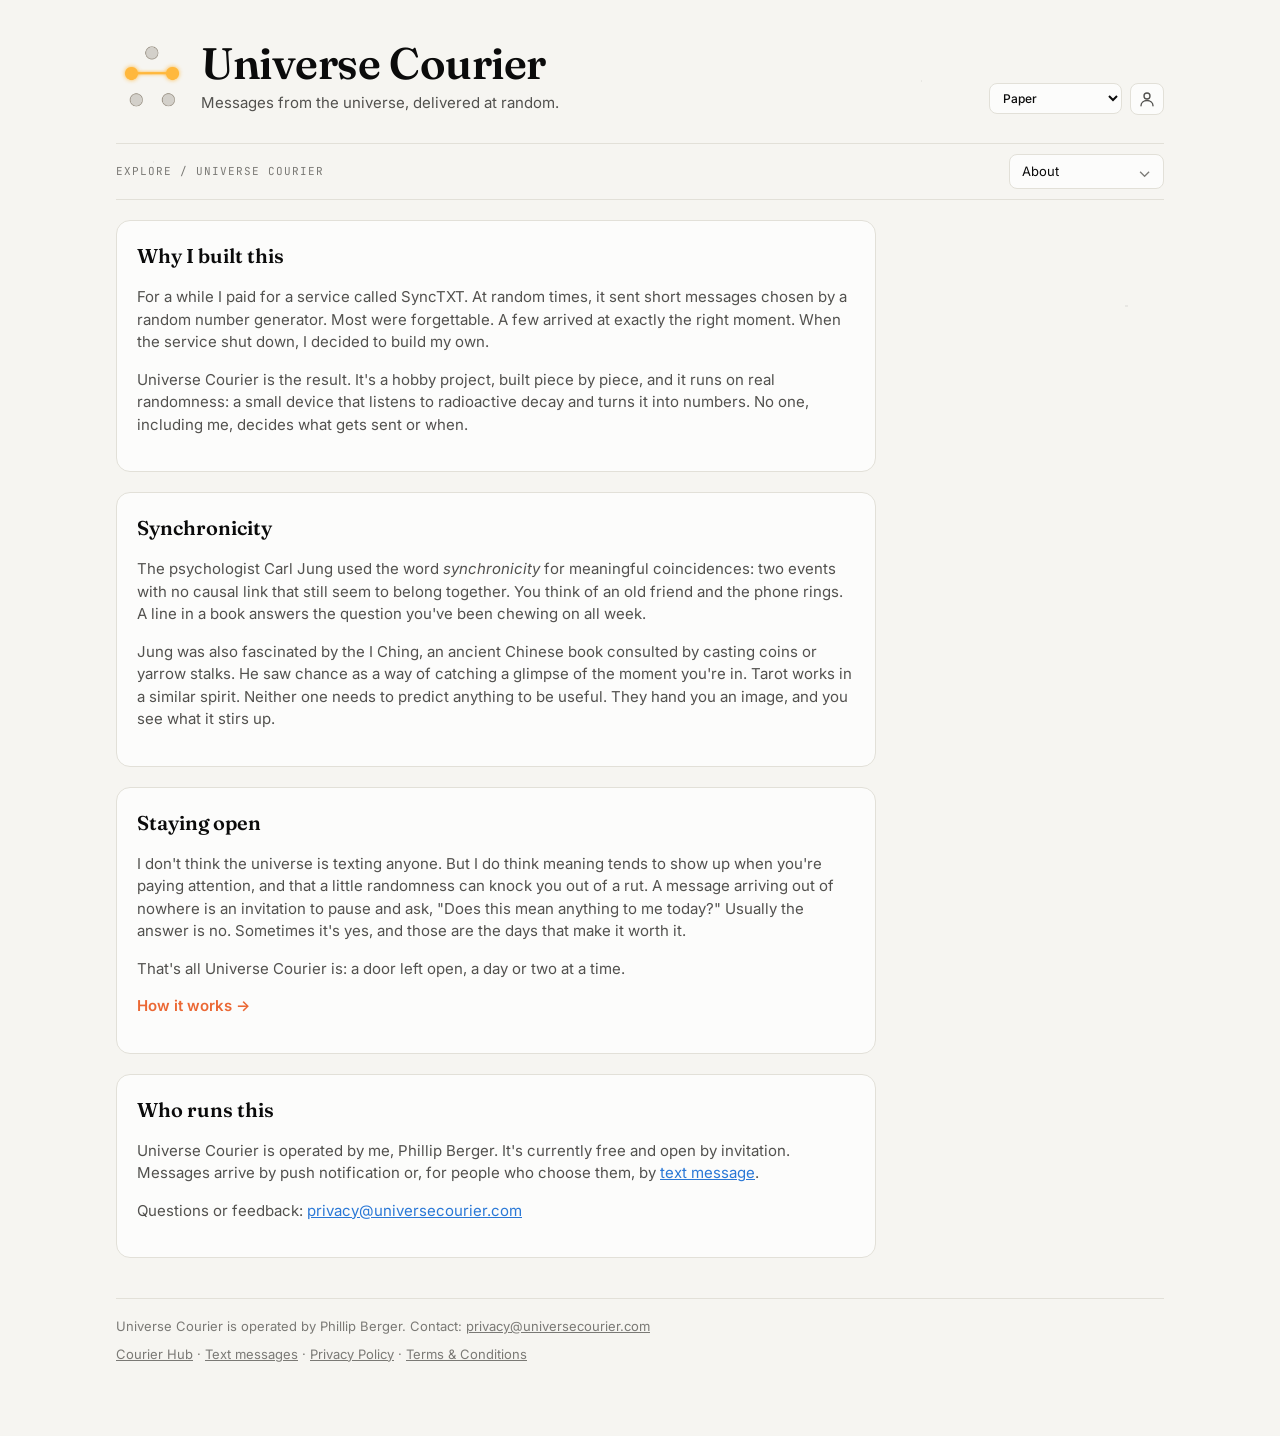
==== commit b94885b8: "Add files via upload" ====
--- a/about/index.html
+++ b/about/index.html
@@ -12,7 +12,7 @@
 <link rel="preconnect" href="https://fonts.googleapis.com">
 <link rel="preconnect" href="https://fonts.gstatic.com" crossorigin>
 <link href="https://fonts.googleapis.com/css2?family=Fraunces:opsz,wght@9..144,400;9..144,600&family=Inter:wght@400;500;600&family=JetBrains+Mono:wght@400;600&display=swap" rel="stylesheet">
-<link rel="stylesheet" href="/assets/themes.css?v=2">
+<link rel="stylesheet" href="/assets/themes.css?v=3">
 <style>
 
   * { box-sizing: border-box; }
@@ -164,12 +164,13 @@
           <option value="dark">Dark (original)</option>
           <option value="midnight">Midnight</option>
           <option value="spring">Spring</option>
-          <option value="summer">Summer</option>
+          <option value="summer">Summer Sunset</option>
           <option value="autumn">Autumn</option>
           <option value="winter">Winter</option>
           <option value="kinari">Kinari</option>
           <option value="witchy woods">Witchy Woods</option>
           <option value="frutiger aero">Frutiger Aero</option>
+          <option value="halloween haze">Halloween Haze</option>
         </select>
       <div id="accountMenu"></div>
     </div>
@@ -222,7 +223,7 @@
   // ---- theme selection (persisted across both pages) ----
   const root = document.documentElement;
   const themeSelect = document.getElementById("themeSelect");
-  const themeNames = new Set(["paper", "dark", "midnight", "spring", "summer", "autumn", "winter", "kinari", "witchy woods", "frutiger aero"]);
+  const themeNames = new Set(["paper", "dark", "midnight", "spring", "summer", "autumn", "winter", "kinari", "witchy woods", "frutiger aero", "halloween haze"]);
   let savedTheme = null;
   // Shared with my.universecourier.com through a cookie on the parent domain (localStorage is per site).
   const sharedTheme = document.cookie.match(/(?:^|;\s*)uc-theme=([^;]*)/);
--- a/assets/themes.css
+++ b/assets/themes.css
@@ -32,32 +32,54 @@
   --gold: #e6b75a; --gold-soft: #493b28; --gold-glow: rgba(230,183,90,.43);
   --critical: #f07777; --ok: #55c999; --star: rgba(210,225,255,.08);
 }
+/* Spring: updated 2026-11-14. */
 :root[data-theme="spring"] {
   color-scheme: light;
-  --bg: #b7e4a1; --surface-1: #c9dfc4; --border: #04351e;
-  --text-primary: #22382b; --text-secondary: #526b59; --text-muted: #3b473c;
+  --bg: #9dc08c; --surface-1: #ddf3d8; --border: #04351e;
+  --text-primary: #22382b; --text-secondary: #51604d; --text-muted: #3d4d4a;
   --grid: #e4eee2; --series-1: #438d80;
   --accent: #be515e; --accent-soft: #dbb4c8; --on-accent: #ffffff;
   --gold: #b78b30; --gold-soft: #f6eccd; --gold-glow: rgba(190,151,59,.32);
   --critical: #b7474a; --ok: #145733; --star: rgba(50,90,55,.055);
 }
+/* Summer Sunset: twilight blues, coral, dusk plum and pink (2026-11-14). Value stays "summer" so saved choices keep working. */
 :root[data-theme="summer"] {
   color-scheme: light;
-  --bg: #b0d9fa; --surface-1: #e5eff7; --border: #af5842;
-  --text-primary: #3b5f51; --text-secondary: #446357; --text-muted: #495e56;
-  --grid: #efe5d4; --series-1: #1972aa;
-  --accent: #ee413b; --accent-soft: #ffbebe; --on-accent: #14110f;
-  --gold: #ba8d25; --gold-soft: #faedc5; --gold-glow: rgba(202,153,47,.36);
-  --critical: #c64c44; --ok: #358459; --star: rgba(105,75,30,.055);
+  --bg: #fdf1e7; --surface-1: #fffaf6; --border: #ecc4b4;
+  --text-primary: #2a1f4a; --text-secondary: #6a3d6e; --text-muted: #86566e;
+  --grid: #f7e0d3; --series-1: #2f6cb3;
+  --accent: #f07a5a; --accent-soft: #fde3da; --on-accent: #1f1230;
+  --gold: #d18a12; --gold-soft: #fdeecb; --gold-glow: rgba(240,165,40,.40);
+  --critical: #c2334d; --ok: #23785c; --star: rgba(214,90,120,.10);
 }
+/* Sunset sky background for summer only */
+:root[data-theme="summer"] body {
+  background:
+    radial-gradient(45% 28% at 50% 100%, rgba(255,168,92,.45), transparent 72%),
+    radial-gradient(30% 22% at 85% 8%, rgba(255,255,255,.35), transparent 70%),
+    linear-gradient(180deg, #a9c6ea 0%, #c9bce6 24%, #f2c3cf 46%, #fbd3b0 68%, #fdf1e7 100%);
+  background-attachment: fixed;
+}
+/* Autumn: fall foliage / Thanksgiving, maple orange, crimson, harvest gold, bark brown (2026-11-14). */
 :root[data-theme="autumn"] {
   color-scheme: light;
-  --bg: #d47629bb; --surface-1: #d1b9a5bb; --border: #d45929;
-  --text-primary: #392b26; --text-secondary: #561c64; --text-muted: #5c402f;
-  --grid: #eee1d1; --series-1: #561c64;
-  --accent: #5c150b; --accent-soft: #fd8037; --on-accent: #ffffff;
-  --gold: #ad7f28; --gold-soft: #f3e4be; --gold-glow: rgba(184,135,44,.38);
-  --critical: #5c150b; --ok: #85f778; --star: rgba(95,55,30,.055);
+  --bg: #f7ecdf; --surface-1: #fffaf3; --border: #d9b79a;
+  --text-primary: #3a2216; --text-secondary: #7a3518; --text-muted: #7a5a45;
+  --grid: #f0e0cd; --series-1: #b4471c;
+  --accent: #e07a1f; --accent-soft: #fbe0c4; --on-accent: #2a1308;
+  --gold: #c9971c; --gold-soft: #f8ebc4; --gold-glow: rgba(214,160,30,.42);
+  --critical: #a3201b; --ok: #4f6b16; --star: rgba(140,70,20,.08);
+}
+/* Fall foliage background for autumn only */
+:root[data-theme="autumn"] body {
+  background:
+    radial-gradient(42% 30% at 4% 0%, rgba(200,60,25,.38), rgba(200,60,25,.12) 45%, transparent 75%),
+    radial-gradient(40% 28% at 96% 4%, rgba(230,150,25,.42), rgba(230,150,25,.14) 45%, transparent 75%),
+    radial-gradient(50% 32% at 50% 104%, rgba(165,50,25,.30), transparent 72%),
+    radial-gradient(35% 26% at 2% 100%, rgba(120,70,30,.28), transparent 72%),
+    radial-gradient(35% 26% at 98% 100%, rgba(225,120,30,.32), transparent 72%),
+    linear-gradient(180deg, #f6e2c6 0%, #f8eee2 45%, #f5e1cb 100%);
+  background-attachment: fixed;
 }
 :root[data-theme="winter"] {
   color-scheme: dark;
@@ -68,11 +90,12 @@
   --gold: #dfbd77; --gold-soft: #463c2d; --gold-glow: rgba(223,189,119,.42);
   --critical: #ed8484; --ok: #66c7ad; --star: rgba(215,235,255,.09);
 }
+/* Kinari: updated 2026-11-14. */
 :root[data-theme="kinari"] {
   color-scheme: light;
-  --bg: #C2B280; --surface-1: #f3dea0; --border: #6d524d;
-  --text-primary: #104773; --text-secondary: #833121; --text-muted: #806c60;
-  --grid: #a2b1c0; --series-1: #104773; /* graph color */
+  --bg: #C2B280; --surface-1: #f3dea0; --border: #836863;
+  --text-primary: #104773; --text-secondary: #833121; --text-muted: #453c35;
+  --grid: #a2b1c0; --series-1: #104773;
   --accent: #0e3c61; --accent-soft: #a2b1c0; --on-accent: #ffffff;
   --gold: #ad7f28; --gold-soft: #f3e4be; --gold-glow: rgba(184,135,44,.38);
   --critical: #b94b3d; --ok: #134e0e; --star: rgba(95,55,30,.055);
@@ -140,3 +163,24 @@
 }
 :root[data-theme="frutiger aero"] .cat-fill { background-image: linear-gradient(180deg, rgba(255,255,255,.45), transparent 60%); box-shadow: 0 0 8px color-mix(in srgb, var(--series-1) 55%, transparent); }
 :root[data-theme="frutiger aero"] .cat-track { box-shadow: inset 0 1px 2px rgba(0,0,0,.4); }
+
+/* Halloween Haze: pumpkin, witch purple, potion green, blood red (added 2026-11-14). */
+:root[data-theme="halloween haze"] {
+  color-scheme: light;
+  --bg: #f8f1e6; --surface-1: #fffaf2; --border: #dcc3a6;
+  --text-primary: #2a1633; --text-secondary: #5b2a72; --text-muted: #6e5470;
+  --grid: #f1e3d1; --series-1: #6b3fa0;
+  --accent: #f07b1a; --accent-soft: #fde2c4; --on-accent: #1e0f05;
+  --gold: #5fbf1a; --gold-soft: #e4f7d2; --gold-glow: rgba(110,220,40,.55);
+  --critical: #9b111e; --ok: #2f7a12; --star: rgba(107,63,160,.10);
+}
+/* Halloween glow background for halloween haze only */
+:root[data-theme="halloween haze"] body {
+  background:
+    radial-gradient(16% 13% at 86% 7%, rgba(255,247,205,1), rgba(255,214,120,.75) 40%, rgba(255,190,80,.25) 65%, transparent 80%),
+    radial-gradient(38% 30% at 6% 0%, rgba(150,80,230,.30), transparent 70%),
+    radial-gradient(48% 34% at 6% 100%, rgba(100,235,20,.45), rgba(100,235,20,.15) 45%, transparent 75%),
+    radial-gradient(48% 34% at 94% 100%, rgba(255,115,0,.45), rgba(255,115,0,.15) 45%, transparent 75%),
+    linear-gradient(180deg, #e3d1f5 0%, #f2e6f0 38%, #f8efe2 60%, #fcdfbf 100%);
+  background-attachment: fixed;
+}
